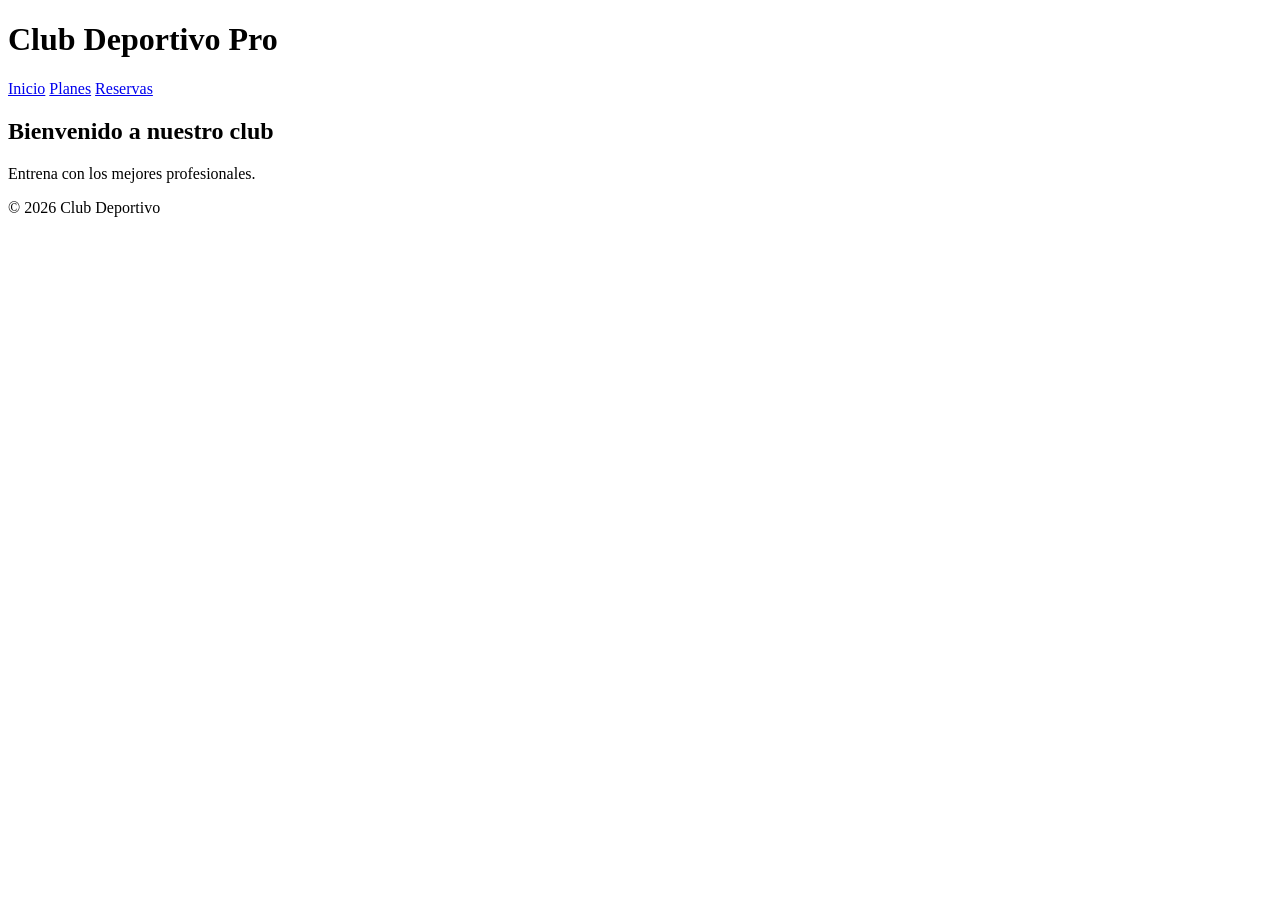
==== index.html @ d8cded16 "Trabajo" ====
<!DOCTYPE html>
<html lang="es">
<head>
    <meta charset="UTF-8">
    <title>Club Deportivo</title>
</head>
<body>

    <header>
        <h1>Club Deportivo Pro</h1>
        <nav>
            <a href="#">Inicio</a>
            <a href="#">Planes</a>
            <a href="#">Reservas</a>
        </nav>
    </header>

    <main>
        <section>
            <h2>Bienvenido a nuestro club</h2>
            <p>Entrena con los mejores profesionales.</p>
        </section>
    </main>

    <footer>
        <p>© 2026 Club Deportivo</p>
    </footer>

</body>
</html>
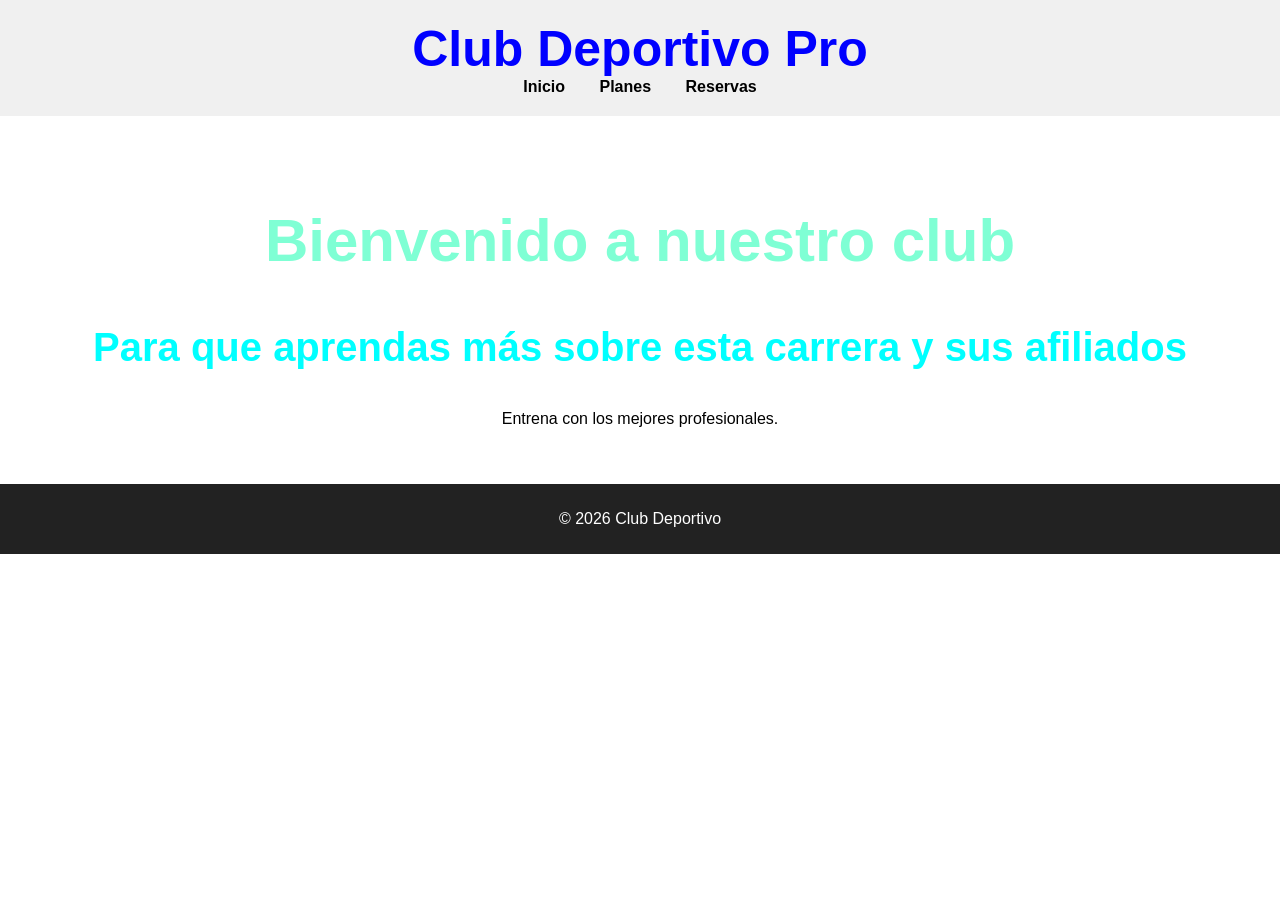
==== commit cd4e5017: "Utilize la IA para hacer el archivo index.css" ====
--- a/index.html
+++ b/index.html
@@ -3,6 +3,7 @@
 <head>
     <meta charset="UTF-8">
     <title>Club Deportivo</title>
+    <link rel="stylesheet" href="index.css" />
 </head>
 <body>
 
@@ -18,6 +19,7 @@
     <main>
         <section>
             <h2>Bienvenido a nuestro club</h2>
+            <h3>Para que aprendas más sobre esta carrera y sus afiliados</h3>
             <p>Entrena con los mejores profesionales.</p>
         </section>
     </main>
@@ -27,4 +29,4 @@
     </footer>
 
 </body>
-</html>+</html>
--- a/index.css
+++ b/index.css
@@ -0,0 +1,48 @@
+        /* Estilos generales */
+        body {
+            font-family: Arial, sans-serif;
+            margin: 0;
+            padding: 0;
+        }
+
+        header {
+            background-color: #f0f0f0;
+            padding: 20px;
+            text-align: center;
+        }
+
+        header h1 {
+            color: blue;
+            font-size: 50px;
+            margin: 0;
+        }
+
+        nav a {
+            margin: 0 15px;
+            text-decoration: none;
+            color: black;
+            font-weight: bold;
+        }
+
+        main {
+            padding: 40px;
+            text-align: center;
+        }
+
+        main h2 {
+            color: aquamarine;
+            font-size: 60px;
+        }
+
+        main h3 {
+            color: aqua;
+            font-size: 40px;
+        }
+
+        footer {
+            background-color: #222;
+            color: white;
+            text-align: center;
+            padding: 10px;
+        }
+
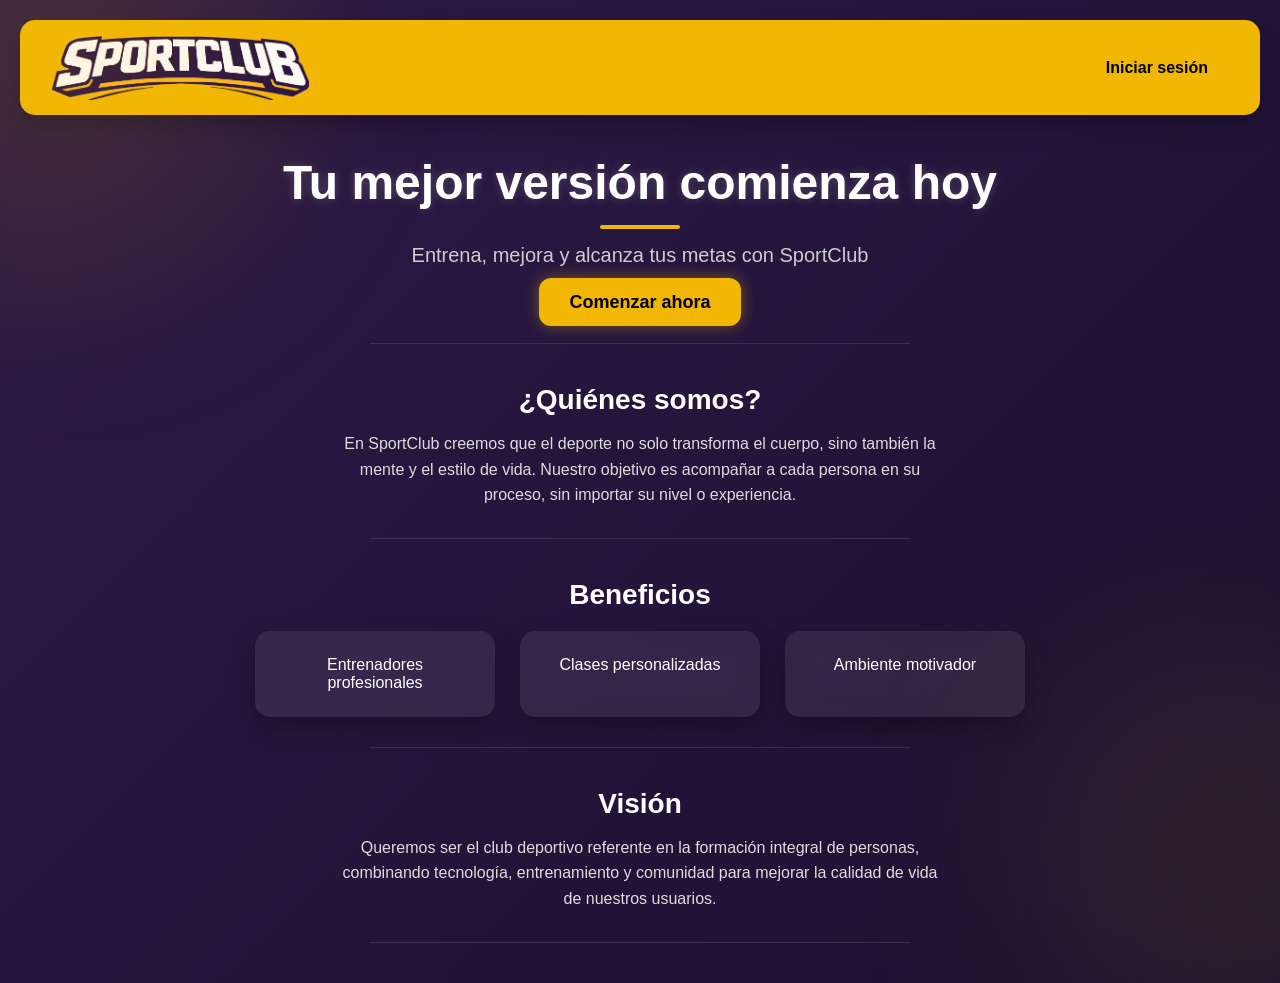
==== commit f8199968: "Se corrigieron errores" ====
--- a/index.html
+++ b/index.html
@@ -1,32 +1,42 @@
 <!DOCTYPE html>
 <html lang="es">
 <head>
-    <meta charset="UTF-8">
-    <title>Club Deportivo</title>
-    <link rel="stylesheet" href="index.css" />
+<meta charset="UTF-8">
+<title>SportClub</title>
+<link rel="stylesheet" href="css/landing.css">
 </head>
-<body>
 
-    <header>
-        <h1>Club Deportivo Pro</h1>
-        <nav>
-            <a href="#">Inicio</a>
-            <a href="#">Planes</a>
-            <a href="#">Reservas</a>
-        </nav>
-    </header>
+<body class="landing">
 
-    <main>
-        <section>
-            <h2>Bienvenido a nuestro club</h2>
-            <h3>Para que aprendas más sobre esta carrera y sus afiliados</h3>
-            <p>Entrena con los mejores profesionales.</p>
-        </section>
-    </main>
+<header class="topbar">
+  <img src="images/logo_empresa_letra_v1.png" class="logo">
+  <a href="Pagina.html" class="btn">Iniciar sesión</a>
+</header>
 
-    <footer>
-        <p>© 2026 Club Deportivo</p>
-    </footer>
+<section class="hero">
+  <h1>Tu mejor versión comienza hoy</h1>
+  <p>Entrena, mejora y alcanza tus metas con SportClub</p>
+  <a href="Pagina.html" class="cta">Comenzar ahora</a>
+</section>
+
+<section class="info">
+  <h2>¿Quiénes somos?</h2>
+  <p>En SportClub creemos que el deporte no solo transforma el cuerpo, sino también la mente y el estilo de vida. Nuestro objetivo es acompañar a cada persona en su proceso, sin importar su nivel o experiencia.</p>
+</section>
+
+<section class="benefits">
+  <h2>Beneficios</h2>
+  <div class="cards">
+    <div class="card"> Entrenadores profesionales</div>
+    <div class="card"> Clases personalizadas</div>
+    <div class="card"> Ambiente motivador</div>
+  </div>
+</section>
+
+<section class="vision">
+  <h2>Visión</h2>
+  <p>Queremos ser el club deportivo referente en la formación integral de personas, combinando tecnología, entrenamiento y comunidad para mejorar la calidad de vida de nuestros usuarios.</p>
+</section>
 
 </body>
-</html>
+</html>
--- a/css/landing.css
+++ b/css/landing.css
@@ -0,0 +1,179 @@
+*{
+margin:0;
+padding:0;
+box-sizing:border-box;
+font-family:Arial, sans-serif;
+}
+
+.landing{
+background:linear-gradient(135deg, #2E1A47, #1b1030);
+color:white;
+min-height:100vh;
+position:relative;
+overflow:hidden;
+}
+
+.landing::before{
+content:"";
+position:fixed;
+top:-150px;
+left:-150px;
+width:400px;
+height:400px;
+background:#F2B705;
+border-radius:50%;
+filter:blur(120px);
+opacity:0.15;
+z-index:0;
+}
+
+.landing::after{
+content:"";
+position:fixed;
+bottom:-150px;
+right:-150px;
+width:400px;
+height:400px;
+background:#F2B705;
+border-radius:50%;
+filter:blur(120px);
+opacity:0.1;
+z-index:0;
+}
+
+body{
+position:relative;
+z-index:1;
+}
+
+.topbar{
+display:flex;
+justify-content:space-between;
+align-items:center;
+padding:15px 30px;
+margin:20px;
+
+background:#F2B705;
+border-radius:15px;
+box-shadow:0 10px 25px rgba(0,0,0,0.3);
+}
+
+.logo{
+height:65px;
+}
+
+.btn{
+background:#F2B705;
+padding:12px 22px;
+border-radius:10px;
+text-decoration:none;
+color:black;
+font-weight:bold;
+transition:0.3s;
+}
+
+.btn:hover{
+transform:translateY(-3px);
+box-shadow:0 10px 20px rgba(0,0,0,0.3);
+}
+
+.hero{
+text-align:center;
+margin-top:40px;
+}
+
+.hero h1{
+font-size:48px;
+margin-bottom:15px;
+text-shadow:0 0 10px rgba(255,255,255,0.2);
+}
+
+.hero p{
+font-size:20px;
+color:#ccc;
+margin-bottom:25px;
+}
+
+.cta{
+background:#F2B705;
+padding:14px 30px;
+border-radius:12px;
+text-decoration:none;
+color:black;
+font-weight:bold;
+font-size:18px;
+transition:0.3s;
+box-shadow:0 0 15px rgba(242,183,5,0.4);
+}
+
+.cta:hover{
+transform:scale(1.05);
+box-shadow:0 0 25px #F2B705;
+}
+
+section{
+text-align:center;
+margin:40px 20px;
+max-width:900px;
+margin-left:auto;
+margin-right:auto;
+}
+
+h2{
+font-size:28px;
+margin-bottom:15px;
+}
+
+.cards{
+display:flex;
+justify-content:center;
+gap:25px;
+flex-wrap:wrap;
+margin-top:20px;
+}
+
+.card{
+background:rgba(255,255,255,0.08);
+padding:25px;
+border-radius:15px;
+width:240px;
+backdrop-filter:blur(10px);
+transition:0.3s;
+box-shadow:0 10px 25px rgba(0,0,0,0.3);
+}
+
+.card:hover{
+transform:translateY(-8px) scale(1.03);
+background:rgba(255,255,255,0.18);
+}
+
+.info p,
+.vision p{
+color:#ddd;
+max-width:600px;
+margin:auto;
+line-height:1.6;
+}
+
+.hero h1::after{
+content:"";
+display:block;
+width:80px;
+height:4px;
+background:#F2B705;
+margin:15px auto 0;
+border-radius:5px;
+}
+
+section{
+position:relative;
+}
+
+section::after{
+content:"";
+display:block;
+width:60%;
+height:1px;
+background:rgba(255,255,255,0.1);
+margin:30px auto 0;
+}
